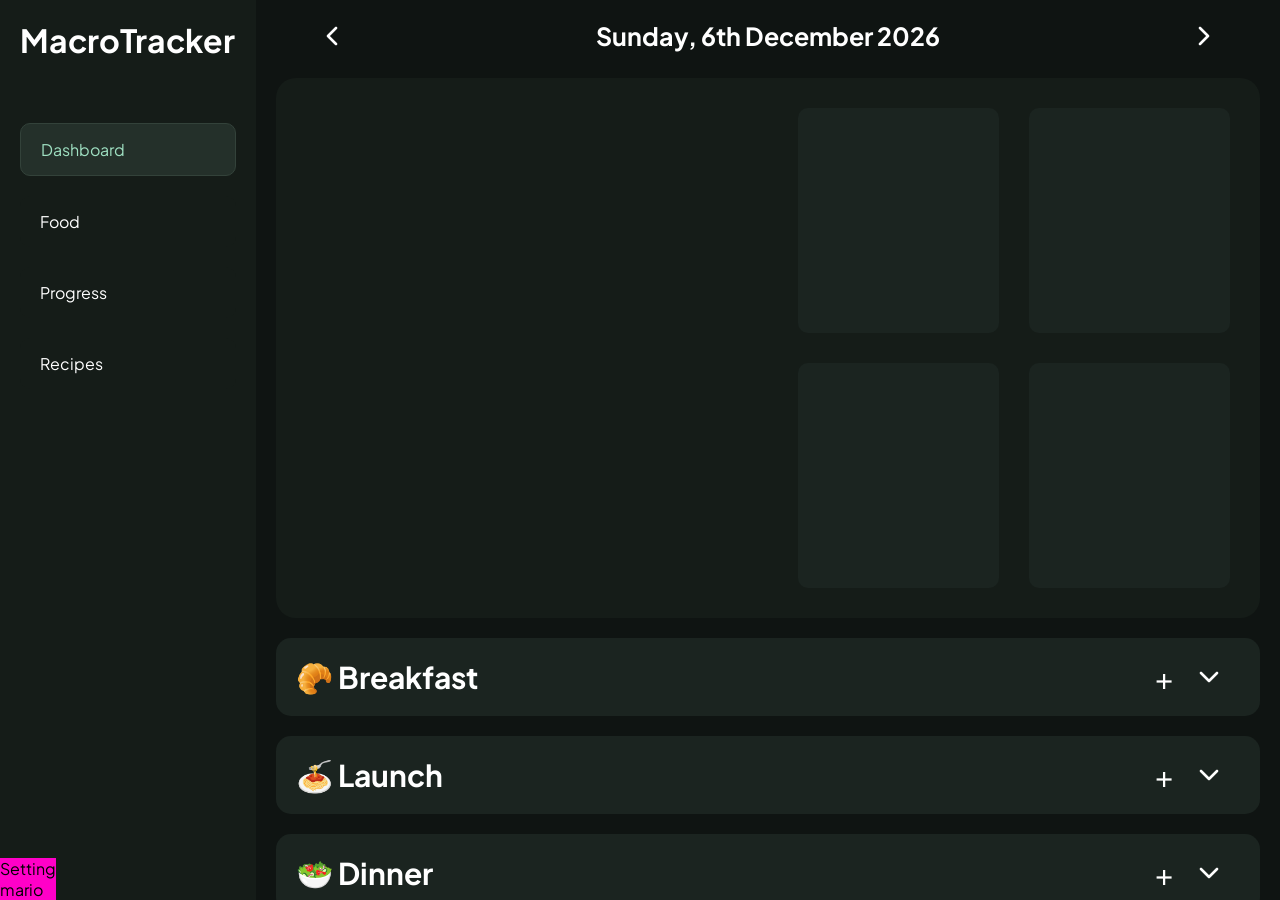
==== index.html @ e64a7430 "first commit" ====
<!DOCTYPE html>
<html lang="en">

<head>
    <meta charset="UTF-8">
    <meta name="viewport" content="width=device-width, initial-scale=1.0">
    <title>MacroTracker</title>
    <link rel="shortcut icon" href="assets/icon/macro.ico" type="image/x-icon">
    <link rel="stylesheet" href="css/modal.css">
    <link rel="stylesheet" href="css/style.css">


</head>

<body>
    <aside>
        <div class="sidebar__logo">MacroTracker</div>
        <div class="sidebar__option">
            <div class="sidebar__option_div_active">Dashboard</div>
            <div>Food</div>
            <div>Progress</div>
            <div>Recipes</div>
        </div>
        <div class="sidebar__bottom">
            <div class="sidebar__setting">Setting</div>
            <div class="sidebar__utente">mario</div>
        </div>
    </aside>
    <main>
        <div id="modal_add" class="modal" hidden>
            <div class="modal__overlay"></div>

            <div class="modal__box">

                <div class="modal__header">
                    <h2 class="modal__title">Add to the diary</h2>
                    <button class="modal__close" id="btn-chiudi-modal" aria-label="Chiudi modal">
                        <svg width="18" height="18" viewBox="0 0 18 18" fill="none" aria-hidden="true">
                            <path d="M2 2l14 14M16 2L2 16" stroke="currentColor" stroke-width="1.5"
                                stroke-linecap="round" />
                        </svg>
                    </button>
                </div>

                <div class="modal__body">
                    <div class="field">
                        <label for="campo-alimento" class="field__label">Food</label>
                        <select id="campo-alimento" name="ID_Alimento" class="field__select">
                            <option value="">Select a food...</option>
                        </select>
                    </div>

                    <div class="field-row">
                        <div class="field">
                            <label for="campo-peso" class="field__label">Weight (p)</label>
                            <input type="number" id="campo-peso" name="Peso_grammi" class="field__input"
                                placeholder="100" min="1" max="2000" value="100" />
                        </div>
                        <div class="field">
                            <label for="campo-data" class="field__label">Date</label>
                            <input type="date" id="campo-data" name="Data" class="field__input" />
                        </div>
                    </div>

                    <div class="macro-preview" id="macro-preview" aria-live="polite">
                        <div class="macro-item">
                            <span class="macro-item__label">Calories</span>
                            <span class="macro-item__value" id="m-kcal">—</span>
                        </div>
                        <div class="macro-item">
                            <span class="macro-item__label">Carbs</span>
                            <span class="macro-item__value" id="m-carb">—</span>
                        </div>
                        <div class="macro-item">
                            <span class="macro-item__label">Proteins</span>
                            <span class="macro-item__value" id="m-prot">—</span>
                        </div>
                        <div class="macro-item">
                            <span class="macro-item__label">Fats</span>
                            <span class="macro-item__value" id="m-gras">—</span>
                        </div>
                    </div>

                    <div class="field">
                        <label class="field__label">Meal</label>
                        <div class="pasto-grid" role="group" aria-label="Seleziona pasto">
                            <button type="button" class="pasto-btn" data-pasto="Breakfast">Breakfast</button>
                            <button type="button" class="pasto-btn" data-pasto="Lunch">Lunch</button>
                            <button type="button" class="pasto-btn" data-pasto="Dinner">Dinner</button>
                            <button type="button" class="pasto-btn" data-pasto="Snack">Snack</button>
                        </div>
                        <!-- campo nascosto che viene passato al form -->
                        <input type="hidden" id="campo-pasto" name="Pasto" value="Colazione" />
                    </div>

                </div>

                <div class="modal__footer">
                    <button type="button" class="btn btn--secondary" id="btn-annulla-modal">Cancel</button>
                    <button type="button" class="btn btn--primary" id="btn-submit-modal">
                        <svg width="15" height="15" viewBox="0 0 15 15" fill="none" aria-hidden="true">
                            <path d="M7.5 1v13M1 7.5h13" stroke="currentColor" stroke-width="1.5"
                                stroke-linecap="round" />
                        </svg>
                        Add
                    </button>
                </div>

            </div>
        </div>


        <div class="calendar">
            <span class="calendare_btn1" data-day-value="-1">
                <img src="assets/icon/bottom_arrow.png" alt="" style="transform: rotate(90deg); cursor: pointer;">
            </span>
            <span class="calendar__selectedDate"></span>
            <span class="calendare_btn1" data-day-value="1">
                <img src="assets/icon/bottom_arrow.png" alt="" style="transform: rotate(-90deg); cursor: pointer;">
            </span>
        </div>
        <div class="dashboard">
            <div class="dashboard__cake">
                <!-- <img src="cake.png" alt="" style="height: 400px;"> -->
            </div>
            <div class="dashboard__macros">
                <div class="dashboard__macro" id="dashboard__macro-Cal"></div>
                <div class="dashboard__macro" id="dashboard__macro-Car"></div>
                <div class="dashboard__macro" id="dashboard__macro-Pro"></div>
                <div class="dashboard__macro" id="dashboard__macro-Fat"></div>
            </div>
        </div>
        <div class="diary">
            <div class="diary__meal" id="diary__meal_Breakfast">
                <div class="diary__meal_header">
                    <h3>🥐 Breakfast</h3>
                    <div class="diary__meal_header_buttons">
                        <span class="openModal" id="openModal-breakfast">+</span>
                        <div>
                            <img src="assets/icon/bottom_arrow.png" class="diary__section_content_open" meal="Breakfast" alt="">
                        </div>
                    </div>
                </div>
                <div class="diary__section_content" id="diary__section_content_Breakfast"></div>
            </div>
            <div class="diary__meal" id="diary__meal_Lunch">
                <div class="diary__meal_header">
                    <h3>🍝 Launch</h3>
                    <div class="diary__meal_header_buttons">
                        <span class="openModal">+</span>
                        <div>
                            <img src="assets/icon/bottom_arrow.png" class="diary__section_content_open" alt="">
                        </div>
                    </div>
                </div>
                <div class="diary__section_content" id="diary__section_content_Lunch"></div>
            </div>
            <div class="diary__meal" id="diary__meal_Dinner">
                <div class="diary__meal_header">
                    <h3>🥗 Dinner</h3>
                    <div class="diary__meal_header_buttons">
                        <span class="openModal">+</span>
                        <div>
                            <img src="assets/icon/bottom_arrow.png" class="diary__section_content_open" alt="">
                        </div>
                    </div>
                </div>
                <div class="diary__section_content" id="diary__section_content_Dinner"></div>
            </div>
            <div class="diary__meal" id="diary__meal_Snack">
                <div class="diary__meal_header">
                    <h3>🍫 Snack</h3>
                    <div class="diary__meal_header_buttons">
                        <span class="openModal">+</span>
                        <div>
                            <img src="assets/icon/bottom_arrow.png" class="diary__section_content_open" alt="">
                        </div>
                    </div>
                </div>
                <div class="diary__section_content" id="diary__section_content_Snack"></div>
            </div>
        </div>
    </main>

    <script src="js/main.js" type="module"></script>
</body>

</html>
---- css/modal.css ----
.modal {
  position: fixed;
  inset: 0;
  z-index: 100;
  display: flex;
  align-items: center;
  justify-content: center;
}

.modal[hidden] {
  display: none;
}

.modal__overlay {
  position: absolute;
  inset: 0;
  background: rgba(0, 0, 0, 0.6);
}


.modal__box {
  position: relative;
  z-index: 1;
  background: var(--bg-card);
  border: 1px solid var(--border-light);
  border-radius: var(--radius-md);
  width: 100%;
  max-width: 480px;
  max-height: 90vh;
  overflow-y: auto;
  box-shadow: var(--shadow-md);
  animation: modal-in 0.18s ease;
}

@keyframes modal-in {
  from { opacity: 0; transform: translateY(10px); }
  to   { opacity: 1; transform: translateY(0); }
}


.modal__header {
  display: flex;
  align-items: center;
  justify-content: space-between;
  padding: 1.25rem 1.5rem 1rem;
  border-bottom: 1px solid var(--border-light);
}

.modal__title {
  font-size: 15px;
  font-weight: 500;
  color: var(--text-primary);
  margin: 0;
}

.modal__close {
  display: flex;
  align-items: center;
  justify-content: center;
  width: 30px;
  height: 30px;
  background: none;
  border: none;
  border-radius: var(--radius-sm);
  color: var(--text-muted);
  cursor: pointer;
  transition: background 0.12s, color 0.12s;
}

.modal__close:hover {
  background: var(--bg-hover);
  color: var(--text-primary);
}


.modal__body {
  padding: 1.25rem 1.5rem;
  display: flex;
  flex-direction: column;
  gap: 16px;
}


.field {
  display: flex;
  flex-direction: column;
  gap: 6px;
}

.field__label {
  font-size: 12px;
  font-weight: 500;
  color: var(--text-muted);
  text-transform: uppercase;
  letter-spacing: 0.04em;
}

.field__input,
.field__select {
  width: 100%;
  height: 42px;
  padding: 0 14px;
  font-size: 14px;
  font-family: inherit;
  color: var(--text-primary);
  background: var(--bg-main);
  border: 1px solid var(--border-medium);
  border-radius: var(--radius-sm);
  outline: none;
  transition: border-color 0.15s, box-shadow 0.15s;
  appearance: none;
  -webkit-appearance: none;
}

.field__select {
  background-image: url("data:image/svg+xml,%3Csvg width='12' height='8' viewBox='0 0 12 8' fill='none' xmlns='http://www.w3.org/2000/svg'%3E%3Cpath d='M1 1l5 5 5-5' stroke='%237E8E86' stroke-width='1.5' stroke-linecap='round' stroke-linejoin='round'/%3E%3C/svg%3E");
  background-repeat: no-repeat;
  background-position: right 14px center;
  background-color: var(--bg-main);
  padding-right: 36px;
}

.field__input:focus,
.field__select:focus {
  border-color: var(--color-primary-dark);
  box-shadow: 0 0 0 3px rgba(124, 198, 166, 0.12);
}

.field__input::placeholder {
  color: var(--text-muted);
}

.field__input[type="date"]::-webkit-calendar-picker-indicator {
  filter: invert(0.6);
  cursor: pointer;
}

.field-row {
  display: grid;
  grid-template-columns: 1fr 1fr;
  gap: 12px;
}


.macro-preview {
  display: grid;
  grid-template-columns: repeat(4, 1fr);
  gap: 8px;
  background: var(--bg-main);
  border: 1px solid var(--border-light);
  border-radius: var(--radius-sm);
  padding: 12px 14px;
}

.macro-item {
  display: flex;
  flex-direction: column;
  gap: 4px;
}

.macro-item__label {
  font-size: 11px;
  color: var(--text-muted);
  text-transform: uppercase;
  letter-spacing: 0.04em;
}

.macro-item__value {
  font-size: 14px;
  font-weight: 500;
}

#m-kcal { color: var(--macro-calories); }
#m-carb { color: var(--macro-carbs); }
#m-prot { color: var(--macro-protein); }
#m-gras { color: var(--macro-fats); }


.pasto-grid {
  display: grid;
  grid-template-columns: repeat(4, 1fr);
  gap: 8px;
}

.pasto-btn {
  padding: 9px 4px;
  font-size: 13px;
  font-family: inherit;
  border-radius: var(--radius-sm);
  background: var(--bg-main);
  border: 1px solid var(--border-light);
  color: var(--text-muted);
  cursor: pointer;
  text-align: center;
  transition: border-color 0.12s, background 0.12s, color 0.12s;
}

.pasto-btn:hover {
  background: var(--bg-hover);
  border-color: var(--border-medium);
  color: var(--text-secondary);
}

.pasto-btn--active[data-pasto="Breakfast"] {
  background: rgba(233, 196, 106, 0.12);
  border-color: var(--meal-breakfast);
  color: var(--meal-breakfast);
  font-weight: 500;
}

.pasto-btn--active[data-pasto="Lunch"] {
  background: rgba(132, 199, 165, 0.12);
  border-color: var(--meal-lunch);
  color: var(--meal-lunch);
  font-weight: 500;
}

.pasto-btn--active[data-pasto="Dinner"] {
  background: rgba(126, 163, 242, 0.12);
  border-color: var(--meal-dinner);
  color: var(--meal-dinner);
  font-weight: 500;
}

.pasto-btn--active[data-pasto="Snack"] {
  background: rgba(244, 177, 131, 0.12);
  border-color: var(--meal-snack);
  color: var(--meal-snack);
  font-weight: 500;
}


.modal__footer {
  display: flex;
  justify-content: flex-end;
  gap: 10px;
  padding: 1rem 1.5rem;
  border-top: 1px solid var(--border-light);
}


.btn {
  display: inline-flex;
  align-items: center;
  gap: 6px;
  height: 38px;
  padding: 0 18px;
  font-size: 14px;
  font-family: inherit;
  border-radius: var(--radius-sm);
  cursor: pointer;
  transition: opacity 0.12s, background 0.12s, transform 0.1s;
}

.btn:active { transform: scale(0.98); }

.btn--secondary {
  background: none;
  border: 1px solid var(--border-medium);
  color: var(--text-secondary);
}

.btn--secondary:hover {
  background: var(--bg-hover);
  color: var(--text-primary);
}

.btn--primary {
  background: var(--color-primary);
  border: none;
  color: var(--text-dark);
  font-weight: 500;
}

.btn--primary:hover {
  background: var(--color-primary-light);
}
---- css/style.css ----
@import url('https://fonts.googleapis.com/css2?family=Plus+Jakarta+Sans:wght@400;500;600;700;800&display=swap');

:root {
    /* Backgrounds */
    --bg-main: #0F1412;
    --bg-sidebar: #151C18;
    --bg-card: #1B2420;
    --bg-hover: #24302A;
    --bg-active: #2E4A3E;

    /* Brand */
    --color-primary: #7CC6A6;
    --color-primary-light: #9FE0C2;
    --color-primary-dark: #4F8A6D;

    /* Borders */
    --border-light: #26332D;
    --border-medium: #33423A;

    /* Text */
    --text-primary: #F4F8F5;
    --text-secondary: #B4C1BA;
    --text-muted: #7E8E86;
    --text-dark: #0F1412;

    /* Macro colors */
    --macro-protein: #7CC6A6;
    --macro-carbs: #F2C879;
    --macro-fats: #E89B8C;
    --macro-calories: #8FA8FF;

    /* Meal category accents */
    --meal-breakfast: #E9C46A;
    --meal-lunch: #84C7A5;
    --meal-dinner: #7EA3F2;
    --meal-snack: #F4B183;

    /* States */
    --success: #7CCF92;
    --warning: #F2C879;
    --error: #E67E73;
    --info: #8FA8FF;

    /* Shadows */
    --shadow-sm: 0 4px 10px rgba(0, 0, 0, 0.18);
    --shadow-md: 0 10px 24px rgba(0, 0, 0, 0.28);

    /* Radius */
    --radius-sm: 12px;
    --radius-md: 18px;
    --radius-lg: 24px;
}

*,
*::before,
*::after {
    box-sizing: border-box;
    margin: 0;
    padding: 0;
    font-family: 'Plus Jakarta Sans', sans-serif;
}

body {
    display: flex;
    flex-direction: row;
    height: 100vh;
    overflow: hidden;
    background-color: var(--bg-main);
}

aside {
    background-color: var(--bg-sidebar);
    height: 100vh;
    padding: 20px;
    width: 20vw;
    flex-shrink: 0;
}

.sidebar__logo {
    font-size: 2rem;
    font-weight: 700;
    color: white;
    margin-bottom: 7vh;
}

.sidebar__option {
    display: flex;
    flex-direction: column;
    gap: 20px;
}

.sidebar__option div {
    background-color: var(--bg-sidebar);
    color: white;
    cursor: pointer;
    padding: 15px 20px;
    transition: background-color .3s ease;
    border-radius: 10px;
}

.sidebar__option div:hover {
    color: var(--color-primary-light);
    border: solid 1px var(--border-medium);
}

.sidebar__option_div_active {
    background-color: var(--bg-hover) !important;
    color: var(--color-primary-light) !important;
    border: solid 1px var(--border-medium);
}

.sidebar__bottom {
    background-color: rgb(255, 0, 200);
    position: absolute;
    bottom: 0;
    left: 0;
}

main {
    flex: 1;
    display: flex;
    flex-direction: column;
    overflow-y: auto;
    padding: 20px;
}


.calendar {
    height: 5vh;
    display: flex;
    justify-content: space-between;
    padding: 0px 40px;
    margin: 0px 0px 20px 0px;
}

.calendar span {
    font-size: 25px;
    color: white;
    font-weight: 700;
}

.dashboard {
    background-color: var(--bg-sidebar);
    min-height: 60vh;
    display: grid;
    grid-template-columns: 1fr 1fr;
    border-radius: 20px;
}

.dashboard__cake {
    display: flex;
    align-items: center;
    justify-content: center;
}

.dashboard__macros {
    display: grid;
    grid-template-columns: 1fr 1fr;
    gap: 30px;
    padding: 30px;
}

.dashboard__macro {
    background-color: var(--bg-card);
    border-radius: 10px;
    padding: 20px;
    color: white;
    display: flex;
    flex-direction: column;
    align-items: center;
    transition: background-color .3s ease;
}

.dashboard__macro h3 {
    font-size: 2em;
    font-weight: 700;
    position: relative;
}

.dashboard__macro div {
    height: 100%;
    display: flex;
    align-items: center;
}

.dashboard__macro div p {
    font-size: 3vw;
    white-space: nowrap;
    font-weight: 700;
    text-align: center;
}

@keyframes flash {
    0%   { opacity: 0; transform: translateY(-4px); }
    100% { opacity: 1; transform: translateY(0); }
}

.dashboard__macro p.updated {
    animation: flash 1s ease;
}

#dashboard__macro-Cal h3 {
    color: var(--macro-calories);
}

#dashboard__macro-Car h3 {
    color: var(--macro-carbs);
}

#dashboard__macro-Pro h3 {
    color: var(--macro-protein);
}

#dashboard__macro-Fat h3 {
    color: var(--macro-fats);
}

#dashboard__macro-Cal:hover {
    background-color: rgba(143, 168, 255, 0.34);
}

#dashboard__macro-Car:hover {
    background-color: rgba(242, 200, 121, 0.34);
}

#dashboard__macro-Pro:hover {
    background-color: rgba(124, 198, 166, 0.34);
    ;
}

#dashboard__macro-Fat:hover {
    background-color: #e89b8c56;
}


/* =================
Diario
================= */

.diary {
    padding: 20px 0px;
    display: flex;
    flex-direction: column;
    gap: 20px;
}

.diary__meal {
    display: flex;
    width: 100%;
    background-color: red;
    flex-direction: column;
    padding: 20px 20px;
    background-color: var(--bg-card);
    border-radius: 15px;
}

.diary__meal_header {
    display: flex;
    position: relative;
    width: 100%;
    /* margin: 0px 0px 15px 0px; */
}

.diary__meal_header h3 {
    color: white;
    font-size: 30px;
}

.diary__meal_header_buttons {
    position: absolute;
    right: 15px;
    display: flex;
    flex-direction: row;
    gap: 20px;
}

.diary__meal_header_buttons span {
    color: white;
    font-size: 30px;
    cursor: pointer;
}

.diary__meal_header_buttons div {
    color: white;
    font-size: 25px;
    cursor: pointer;
    display: flex;
    align-items: center;
    justify-content: center;
}

.diary__section_content {
    width: 100%;
    display: flex;
    flex-direction: column;
    gap: 20px;
    max-height: 0px;
    overflow: hidden;
    transition: all 0.4s ease;
}

.diary__section_content_open {
    transition: all .3s ease;
}

.diary__section_element {
    display: grid;
    grid-template-columns: 1fr 1fr 1fr 1fr;
    justify-items: center;
    align-items: center;
    border: 1px solid var(--border-light);
    padding: 10px 15px;
    border-radius: 10px;
    transition: all .3s ease;
}

.diary__section_element:hover {
    background-color: var(--bg-hover);
}

.diary__section_element span {
    color: white;
    font-size: 20px;
}

.diary__section_element_options {
    display: flex;
    gap: 5vw;
    padding: 5px;
}

.diary__section_element_options img {
    height: 25px;
    cursor: pointer;
}
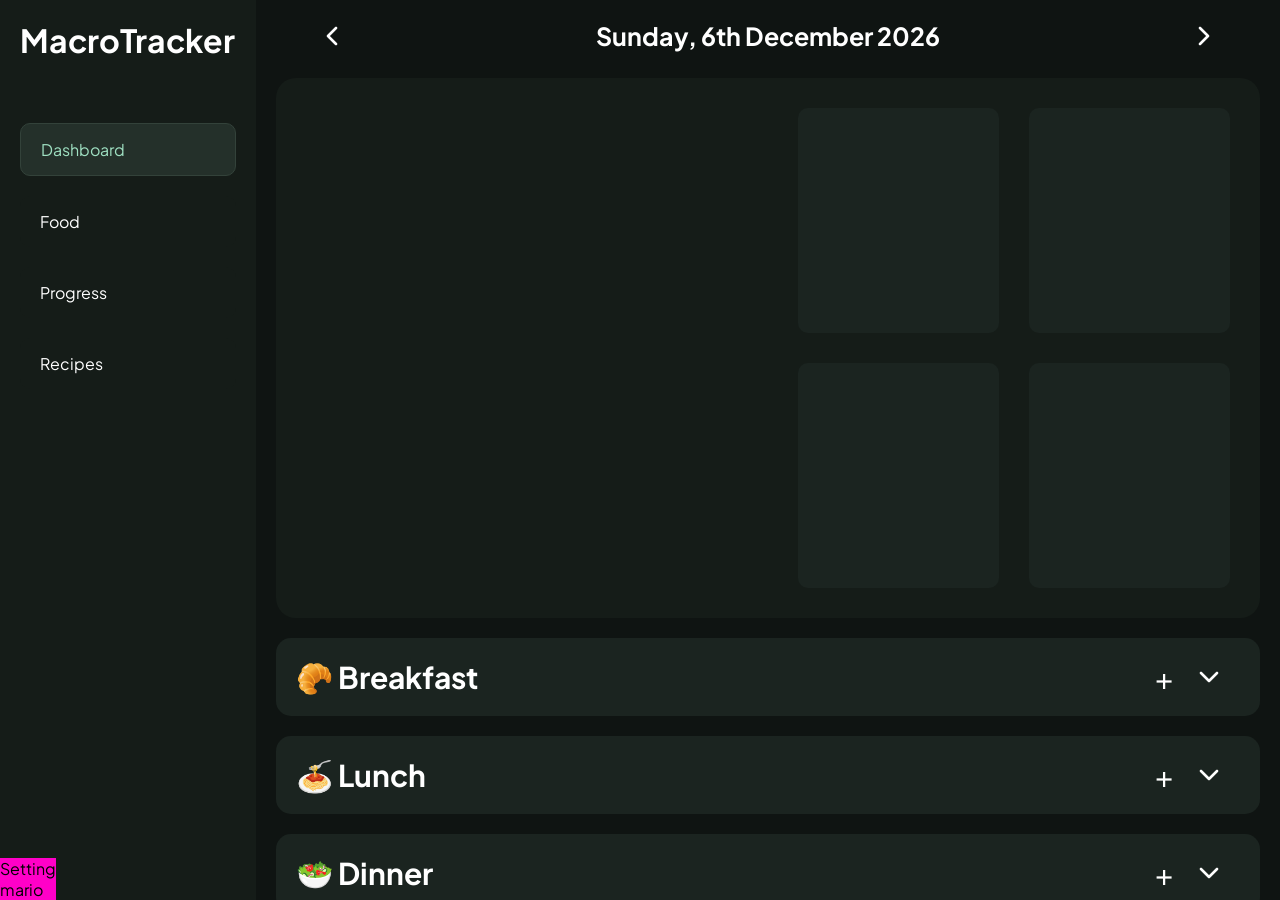
==== commit 932bd9c1: "modal di modifica" ====
--- a/index.html
+++ b/index.html
@@ -8,8 +8,6 @@
     <link rel="shortcut icon" href="assets/icon/macro.ico" type="image/x-icon">
     <link rel="stylesheet" href="css/modal.css">
     <link rel="stylesheet" href="css/style.css">
-
-
 </head>
 
 <body>
@@ -52,7 +50,7 @@
 
                     <div class="field-row">
                         <div class="field">
-                            <label for="campo-peso" class="field__label">Weight (p)</label>
+                            <label for="campo-peso" class="field__label">Weight (g)</label>
                             <input type="number" id="campo-peso" name="Peso_grammi" class="field__input"
                                 placeholder="100" min="1" max="2000" value="100" />
                         </div>
@@ -135,9 +133,10 @@
                 <div class="diary__meal_header">
                     <h3>🥐 Breakfast</h3>
                     <div class="diary__meal_header_buttons">
-                        <span class="openModal" id="openModal-breakfast">+</span>
+                        <span class="openModal" data-add-btn="breakfast">+</span>
                         <div>
-                            <img src="assets/icon/bottom_arrow.png" class="diary__section_content_open" meal="Breakfast" alt="">
+                            <img src="assets/icon/bottom_arrow.png" class="diary__section_content_open" meal="Breakfast"
+                                alt="">
                         </div>
                     </div>
                 </div>
@@ -145,9 +144,9 @@
             </div>
             <div class="diary__meal" id="diary__meal_Lunch">
                 <div class="diary__meal_header">
-                    <h3>🍝 Launch</h3>
+                    <h3>🍝 Lunch</h3>
                     <div class="diary__meal_header_buttons">
-                        <span class="openModal">+</span>
+                        <span class="openModal" data-add-btn="lunch">+</span>
                         <div>
                             <img src="assets/icon/bottom_arrow.png" class="diary__section_content_open" alt="">
                         </div>
@@ -159,7 +158,7 @@
                 <div class="diary__meal_header">
                     <h3>🥗 Dinner</h3>
                     <div class="diary__meal_header_buttons">
-                        <span class="openModal">+</span>
+                        <span class="openModal" data-add-btn="dinner">+</span>
                         <div>
                             <img src="assets/icon/bottom_arrow.png" class="diary__section_content_open" alt="">
                         </div>
@@ -171,7 +170,7 @@
                 <div class="diary__meal_header">
                     <h3>🍫 Snack</h3>
                     <div class="diary__meal_header_buttons">
-                        <span class="openModal">+</span>
+                        <span class="openModal" data-add-btn="snack">+</span>
                         <div>
                             <img src="assets/icon/bottom_arrow.png" class="diary__section_content_open" alt="">
                         </div>
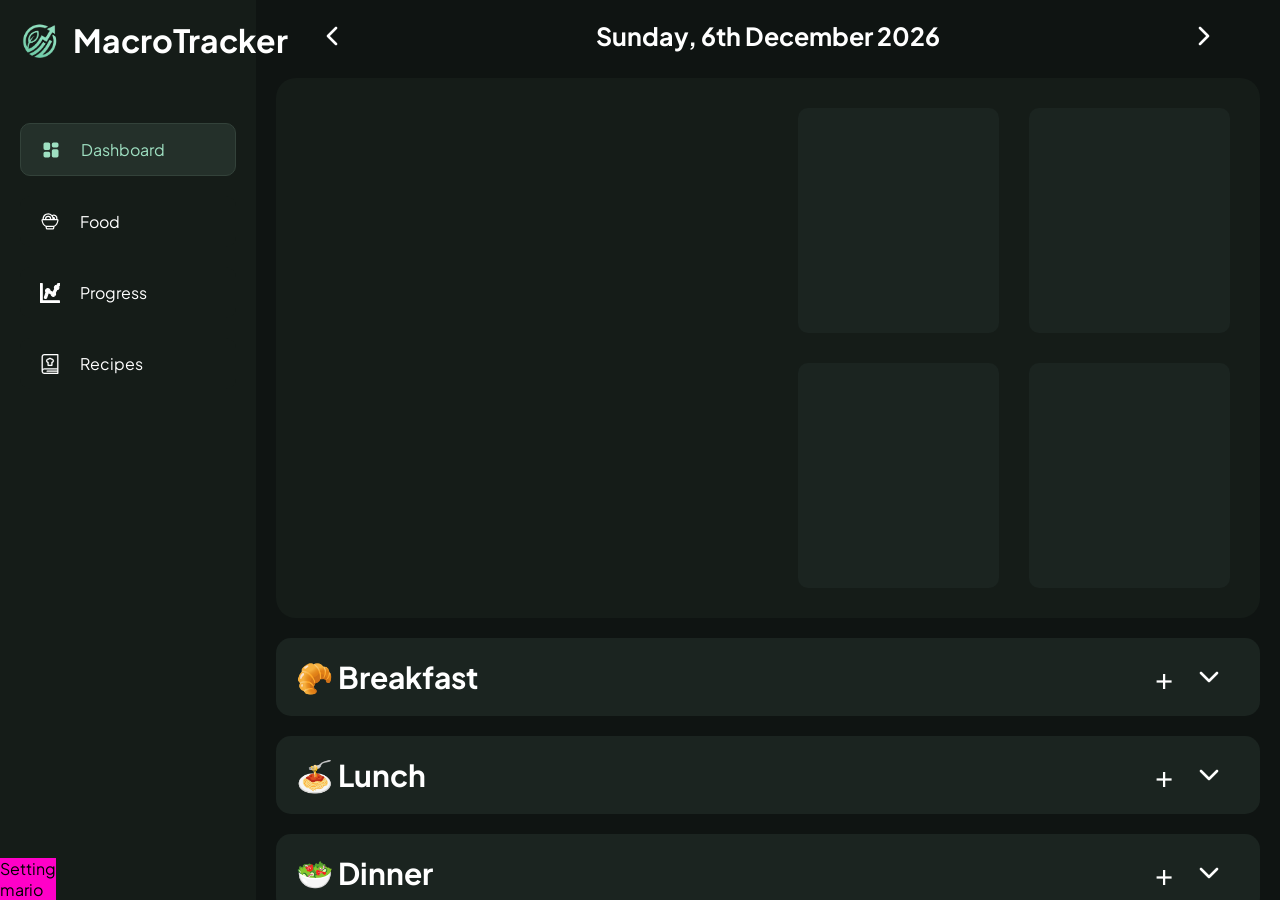
==== commit 21387b0d: "aggiunte icone" ====
--- a/index.html
+++ b/index.html
@@ -12,12 +12,57 @@
 
 <body>
     <aside>
-        <div class="sidebar__logo">MacroTracker</div>
+        <div class="sidebar__logo">
+            <img src="assets/icon/macro.png" alt="">
+            <span>MacroTracker</span>
+        </div>
         <div class="sidebar__option">
-            <div class="sidebar__option_div_active">Dashboard</div>
-            <div>Food</div>
-            <div>Progress</div>
-            <div>Recipes</div>
+            <div class="sidebar__option_div_active">
+                <svg class="sidebar__icon" viewBox="0 0 24 24" xmlns="http://www.w3.org/2000/svg" fill="none">
+                    <path stroke="#ffffff" stroke-width="2"
+                        d="M4 5a1 1 0 0 1 1-1h4a1 1 0 0 1 1 1v5a1 1 0 0 1-1 1H5a1 1 0 0 1-1-1V5ZM14 5a1 1 0 0 1 1-1h4a1 1 0 0 1 1 1v2a1 1 0 0 1-1 1h-4a1 1 0 0 1-1-1V5ZM4 16a1 1 0 0 1 1-1h4a1 1 0 0 1 1 1v3a1 1 0 0 1-1 1H5a1 1 0 0 1-1-1v-3ZM14 13a1 1 0 0 1 1-1h4a1 1 0 0 1 1 1v6a1 1 0 0 1-1 1h-4a1 1 0 0 1-1-1v-6Z" />
+                </svg>
+                <span>Dashboard</span>
+            </div>
+            <div>
+                <svg class="sidebar__icon" width="800px" height="800px" viewBox="0 0 1024 1024"
+                    xmlns="http://www.w3.org/2000/svg">
+                    <path fill="#ffffff"
+                        d="M128 352.576V352a288 288 0 0 1 491.072-204.224 192 192 0 0 1 274.24 204.48 64 64 0 0 1 57.216 74.24C921.6 600.512 850.048 710.656 736 756.992V800a96 96 0 0 1-96 96H384a96 96 0 0 1-96-96v-43.008c-114.048-46.336-185.6-156.48-214.528-330.496A64 64 0 0 1 128 352.64zm64-.576h64a160 160 0 0 1 320 0h64a224 224 0 0 0-448 0zm128 0h192a96 96 0 0 0-192 0zm439.424 0h68.544A128.256 128.256 0 0 0 704 192c-15.36 0-29.952 2.688-43.52 7.616 11.328 18.176 20.672 37.76 27.84 58.304A64.128 64.128 0 0 1 759.424 352zM672 768H352v32a32 32 0 0 0 32 32h256a32 32 0 0 0 32-32v-32zm-342.528-64h365.056c101.504-32.64 165.76-124.928 192.896-288H136.576c27.136 163.072 91.392 255.36 192.896 288z" />
+                </svg>
+                <span>Food</span>
+            </div>
+            <div>
+                <svg class="sidebar__icon sidebar__icon--fill-g" viewBox="0 0 18 18" xmlns="http://www.w3.org/2000/svg">
+                    <g fill="#494c4e" fill-rule="evenodd">
+                        <path d="M18 17a1 1 0 0 1-1 1H1a1 1 0 0 1-1-1V1a1 1 0 1 1 2 0v15h15a1 1 0 0 1 1 1z" />
+                        <path
+                            d="M17.83 1.55l-1.04 1.56c.14.275.213.58.21.89a2 2 0 0 1-1.88 1.99l-1.45 2.9A2 2 0 1 1 10 10v-.03L7.97 8.75c-.177.1-.37.172-.57.21l-1.45 4.36A1 1 0 0 1 5 14a1.251 1.251 0 0 1-.32-.05 1.011 1.011 0 0 1-.63-1.27L5.5 8.32A2 2 0 1 1 9 7v.03l2.03 1.22c.26-.147.552-.23.85-.24l1.45-2.9A2.007 2.007 0 0 1 15 2a.569.569 0 0 1 .13.01L16.17.45a1 1 0 0 1 1.66 1.1z" />
+                    </g>
+                </svg>
+                <span>Progress</span>
+            </div>
+            <div>
+                <svg class="sidebar__icon sidebar__icon--fill-g" viewBox="0 0 196.979 196.979"
+                    xmlns="http://www.w3.org/2000/svg">
+                    <g>
+                        <path d="M43.48,0C28.1,0.003,15.588,12.517,15.588,27.896v141.188c0,15.38,12.512,27.894,27.893,27.896h131.66
+            c3.452,0,6.25-2.798,6.25-6.25v-21.646v-21.646V49.542V6.25c0-3.452-2.798-6.25-6.25-6.25H43.48z M43.481,12.5h125.41v37.042
+            v91.645H43.48c-5.687,0.001-10.978,1.716-15.392,4.649V27.896C28.088,19.408,34.994,12.501,43.481,12.5z M168.891,184.479H43.482
+            c-8.488-0.001-15.394-6.908-15.394-15.396c0-8.488,6.905-15.395,15.393-15.396h125.41v9.146h-98.41c-3.452,0-6.25,2.798-6.25,6.25
+            c0,3.452,2.798,6.25,6.25,6.25h98.41V184.479z" />
+                        <path d="M73.496,87.7v23.664c0,3.452,2.798,6.25,6.25,6.25h37.486c3.452,0,6.25-2.798,6.25-6.25V87.701
+            c8.258-3.315,13.982-11.413,13.982-20.669c0-11.935-9.437-21.706-21.24-22.244c-4.161-5.506-10.644-8.791-17.734-8.791
+            c-7.093,0-13.575,3.285-17.735,8.791c-11.804,0.538-21.241,10.31-21.241,22.244C59.514,76.289,65.239,84.386,73.496,87.7z
+             M81.782,57.265c0.473,0,0.954,0.035,1.433,0.105c2.686,0.397,5.313-0.986,6.512-3.418c1.661-3.364,5.02-5.455,8.765-5.455
+            c3.744,0,7.103,2.091,8.766,5.457c1.2,2.432,3.839,3.811,6.513,3.416c0.476-0.07,0.956-0.105,1.429-0.105
+            c5.386,0,9.768,4.382,9.768,9.768c0,4.905-3.663,9.069-8.52,9.685c-3.122,0.396-5.463,3.053-5.463,6.2v22.196H85.996V83.331
+            c0-0.007,0.001-0.015,0.001-0.021c0.207-3.293-2.182-6.18-5.455-6.593c-4.862-0.613-8.528-4.776-8.528-9.685
+            C72.014,61.646,76.396,57.265,81.782,57.265z" />
+                    </g>
+                </svg>
+                <span>Recipes</span>
+            </div>
         </div>
         <div class="sidebar__bottom">
             <div class="sidebar__setting">Setting</div>
--- a/css/style.css
+++ b/css/style.css
@@ -81,6 +81,15 @@
     font-weight: 700;
     color: white;
     margin-bottom: 7vh;
+    display: flex;
+    flex-direction: row;
+    align-items: center;
+    justify-content: left;
+    gap: 1vw;
+}
+
+.sidebar__logo img {
+    height: 40px;
 }
 
 .sidebar__option {
@@ -94,8 +103,13 @@
     color: white;
     cursor: pointer;
     padding: 15px 20px;
+    border-radius: 10px;
+    display: flex;
+    flex-direction: row;
+    align-items: center;
+    justify-content: left;
+    gap: 20px;
     transition: background-color .3s ease;
-    border-radius: 10px;
 }
 
 .sidebar__option div:hover {
@@ -107,6 +121,11 @@
     background-color: var(--bg-hover) !important;
     color: var(--color-primary-light) !important;
     border: solid 1px var(--border-medium);
+}
+
+.sidebar__option_div_active .sidebar__icon path {
+    stroke: #9FE0C2;
+    fill: #9FE0C2;
 }
 
 .sidebar__bottom {
@@ -115,6 +134,30 @@
     bottom: 0;
     left: 0;
 }
+
+.sidebar__icon {
+    width: 20px;
+    height: 20px;
+}
+
+.sidebar__icon path {
+    stroke: #ffffff;
+    fill: #ffffff;
+    transition: stroke 0.3s ease, fill 0.3s ease;
+}
+
+.sidebar__option div:hover .sidebar__icon path {
+    stroke: #9FE0C2;
+    fill: #9FE0C2;
+}
+
+/* .sidebar__icon--fill-g g {
+  fill: #ffffff;
+  transition: fill 0.3s ease;
+}
+.sidebar__icon--fill-g:hover g {
+  fill: #9FE0C2;
+} */
 
 main {
     flex: 1;
@@ -191,8 +234,15 @@
 }
 
 @keyframes flash {
-    0%   { opacity: 0; transform: translateY(-4px); }
-    100% { opacity: 1; transform: translateY(0); }
+    0% {
+        opacity: 0;
+        transform: translateY(-4px);
+    }
+
+    100% {
+        opacity: 1;
+        transform: translateY(0);
+    }
 }
 
 .dashboard__macro p.updated {
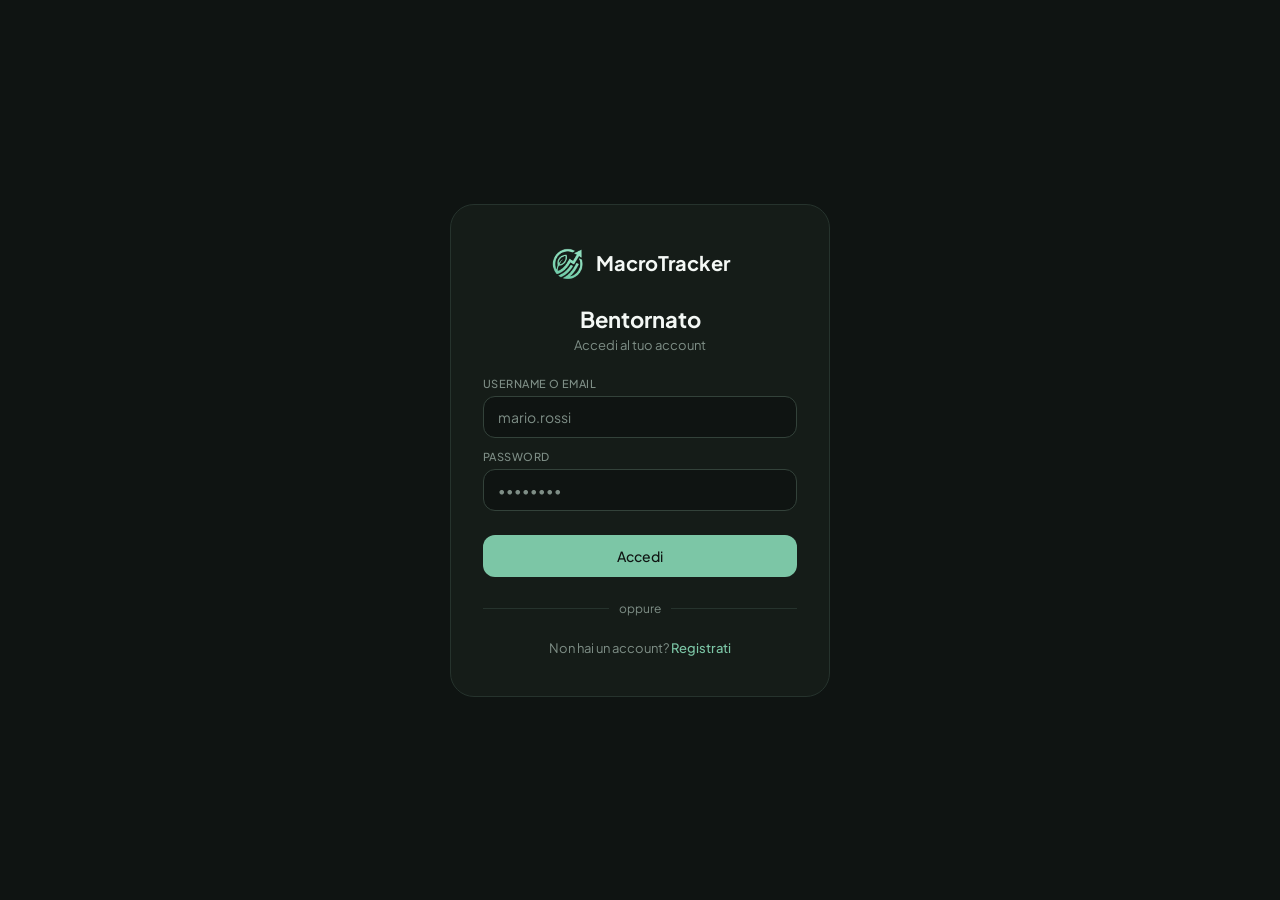
==== commit 1f620c37: "implementazione login" ====
--- a/index.html
+++ b/index.html
@@ -16,23 +16,23 @@
             <img src="assets/icon/macro.png" alt="">
             <span>MacroTracker</span>
         </div>
-        <div class="sidebar__option">
-            <div class="sidebar__option_div_active">
+        <div class="sidebar__options">
+            <div class="sidebar__option_div_active sidebar__option">
                 <svg class="sidebar__icon" viewBox="0 0 24 24" xmlns="http://www.w3.org/2000/svg" fill="none">
                     <path stroke="#ffffff" stroke-width="2"
                         d="M4 5a1 1 0 0 1 1-1h4a1 1 0 0 1 1 1v5a1 1 0 0 1-1 1H5a1 1 0 0 1-1-1V5ZM14 5a1 1 0 0 1 1-1h4a1 1 0 0 1 1 1v2a1 1 0 0 1-1 1h-4a1 1 0 0 1-1-1V5ZM4 16a1 1 0 0 1 1-1h4a1 1 0 0 1 1 1v3a1 1 0 0 1-1 1H5a1 1 0 0 1-1-1v-3ZM14 13a1 1 0 0 1 1-1h4a1 1 0 0 1 1 1v6a1 1 0 0 1-1 1h-4a1 1 0 0 1-1-1v-6Z" />
                 </svg>
                 <span>Dashboard</span>
             </div>
-            <div>
-                <svg class="sidebar__icon" width="800px" height="800px" viewBox="0 0 1024 1024"
+            <div class="sidebar__option">
+                <svg class="sidebar__icon sidebar__icon--fill" viewBox="0 0 1024 1024"
                     xmlns="http://www.w3.org/2000/svg">
                     <path fill="#ffffff"
                         d="M128 352.576V352a288 288 0 0 1 491.072-204.224 192 192 0 0 1 274.24 204.48 64 64 0 0 1 57.216 74.24C921.6 600.512 850.048 710.656 736 756.992V800a96 96 0 0 1-96 96H384a96 96 0 0 1-96-96v-43.008c-114.048-46.336-185.6-156.48-214.528-330.496A64 64 0 0 1 128 352.64zm64-.576h64a160 160 0 0 1 320 0h64a224 224 0 0 0-448 0zm128 0h192a96 96 0 0 0-192 0zm439.424 0h68.544A128.256 128.256 0 0 0 704 192c-15.36 0-29.952 2.688-43.52 7.616 11.328 18.176 20.672 37.76 27.84 58.304A64.128 64.128 0 0 1 759.424 352zM672 768H352v32a32 32 0 0 0 32 32h256a32 32 0 0 0 32-32v-32zm-342.528-64h365.056c101.504-32.64 165.76-124.928 192.896-288H136.576c27.136 163.072 91.392 255.36 192.896 288z" />
                 </svg>
                 <span>Food</span>
             </div>
-            <div>
+            <div class="sidebar__option">
                 <svg class="sidebar__icon sidebar__icon--fill-g" viewBox="0 0 18 18" xmlns="http://www.w3.org/2000/svg">
                     <g fill="#494c4e" fill-rule="evenodd">
                         <path d="M18 17a1 1 0 0 1-1 1H1a1 1 0 0 1-1-1V1a1 1 0 1 1 2 0v15h15a1 1 0 0 1 1 1z" />
@@ -42,7 +42,7 @@
                 </svg>
                 <span>Progress</span>
             </div>
-            <div>
+            <div class="sidebar__option">
                 <svg class="sidebar__icon sidebar__icon--fill-g" viewBox="0 0 196.979 196.979"
                     xmlns="http://www.w3.org/2000/svg">
                     <g>
@@ -65,8 +65,26 @@
             </div>
         </div>
         <div class="sidebar__bottom">
-            <div class="sidebar__setting">Setting</div>
-            <div class="sidebar__utente">mario</div>
+            <span class="sidebar__bottom_line"></span>
+            <a class="sidebar__utente sidebar__option" id="sidebar__utente" href="login.html">
+                <svg class="sidebar__icon sidebar__icon--stroke" viewBox="0 0 24 24" fill="none"
+                    xmlns="http://www.w3.org/2000/svg">
+                    <path
+                        d="M5 21C5 17.134 8.13401 14 12 14C15.866 14 19 17.134 19 21M16 7C16 9.20914 14.2091 11 12 11C9.79086 11 8 9.20914 8 7C8 4.79086 9.79086 3 12 3C14.2091 3 16 4.79086 16 7Z"
+                        stroke="#ffffff" stroke-width="2" stroke-linecap="round" stroke-linejoin="round" />
+                </svg>
+                <span>Accedi</span>
+            </a>
+            <div class="sidebar__setting sidebar__option">
+                <svg class="sidebar__icon sidebar__icon--stroke" viewBox="0 0 24 24" fill="none"
+                    xmlns="http://www.w3.org/2000/svg">
+                    <circle cx="12" cy="12" r="3" stroke="#ffffff" stroke-width="1.5" />
+                    <path
+                        d="M13.7654 2.15224C13.3978 2 12.9319 2 12 2C11.0681 2 10.6022 2 10.2346 2.15224C9.74457 2.35523 9.35522 2.74458 9.15223 3.23463C9.05957 3.45834 9.0233 3.7185 9.00911 4.09799C8.98826 4.65568 8.70226 5.17189 8.21894 5.45093C7.73564 5.72996 7.14559 5.71954 6.65219 5.45876C6.31645 5.2813 6.07301 5.18262 5.83294 5.15102C5.30704 5.08178 4.77518 5.22429 4.35436 5.5472C4.03874 5.78938 3.80577 6.1929 3.33983 6.99993C2.87389 7.80697 2.64092 8.21048 2.58899 8.60491C2.51976 9.1308 2.66227 9.66266 2.98518 10.0835C3.13256 10.2756 3.3397 10.437 3.66119 10.639C4.1338 10.936 4.43789 11.4419 4.43786 12C4.43783 12.5581 4.13375 13.0639 3.66118 13.3608C3.33965 13.5629 3.13248 13.7244 2.98508 13.9165C2.66217 14.3373 2.51966 14.8691 2.5889 15.395C2.64082 15.7894 2.87379 16.193 3.33973 17C3.80568 17.807 4.03865 18.2106 4.35426 18.4527C4.77508 18.7756 5.30694 18.9181 5.83284 18.8489C6.07289 18.8173 6.31632 18.7186 6.65204 18.5412C7.14547 18.2804 7.73556 18.27 8.2189 18.549C8.70224 18.8281 8.98826 19.3443 9.00911 19.9021C9.02331 20.2815 9.05957 20.5417 9.15223 20.7654C9.35522 21.2554 9.74457 21.6448 10.2346 21.8478C10.6022 22 11.0681 22 12 22C12.9319 22 13.3978 22 13.7654 21.8478C14.2554 21.6448 14.6448 21.2554 14.8477 20.7654C14.9404 20.5417 14.9767 20.2815 14.9909 19.902C15.0117 19.3443 15.2977 18.8281 15.781 18.549C16.2643 18.2699 16.8544 18.2804 17.3479 18.5412C17.6836 18.7186 17.927 18.8172 18.167 18.8488C18.6929 18.9181 19.2248 18.7756 19.6456 18.4527C19.9612 18.2105 20.1942 17.807 20.6601 16.9999C21.1261 16.1929 21.3591 15.7894 21.411 15.395C21.4802 14.8691 21.3377 14.3372 21.0148 13.9164C20.8674 13.7243 20.6602 13.5628 20.3387 13.3608C19.8662 13.0639 19.5621 12.558 19.5621 11.9999C19.5621 11.4418 19.8662 10.9361 20.3387 10.6392C20.6603 10.4371 20.8675 10.2757 21.0149 10.0835C21.3378 9.66273 21.4803 9.13087 21.4111 8.60497C21.3592 8.21055 21.1262 7.80703 20.6602 7C20.1943 6.19297 19.9613 5.78945 19.6457 5.54727C19.2249 5.22436 18.693 5.08185 18.1671 5.15109C17.9271 5.18269 17.6837 5.28136 17.3479 5.4588C16.8545 5.71959 16.2644 5.73002 15.7811 5.45096C15.2977 5.17191 15.0117 4.65566 14.9909 4.09794C14.9767 3.71848 14.9404 3.45833 14.8477 3.23463C14.6448 2.74458 14.2554 2.35523 13.7654 2.15224Z"
+                        stroke="#ffffff" stroke-width="1.5" />
+                </svg>
+                <span>Settings</span>
+            </div>
         </div>
     </aside>
     <main>
--- a/css/style.css
+++ b/css/style.css
@@ -1,51 +1,34 @@
 @import url('https://fonts.googleapis.com/css2?family=Plus+Jakarta+Sans:wght@400;500;600;700;800&display=swap');
 
 :root {
-    /* Backgrounds */
     --bg-main: #0F1412;
     --bg-sidebar: #151C18;
     --bg-card: #1B2420;
     --bg-hover: #24302A;
     --bg-active: #2E4A3E;
-
-    /* Brand */
     --color-primary: #7CC6A6;
     --color-primary-light: #9FE0C2;
     --color-primary-dark: #4F8A6D;
-
-    /* Borders */
     --border-light: #26332D;
     --border-medium: #33423A;
-
-    /* Text */
     --text-primary: #F4F8F5;
     --text-secondary: #B4C1BA;
     --text-muted: #7E8E86;
     --text-dark: #0F1412;
-
-    /* Macro colors */
     --macro-protein: #7CC6A6;
     --macro-carbs: #F2C879;
     --macro-fats: #E89B8C;
     --macro-calories: #8FA8FF;
-
-    /* Meal category accents */
     --meal-breakfast: #E9C46A;
     --meal-lunch: #84C7A5;
     --meal-dinner: #7EA3F2;
     --meal-snack: #F4B183;
-
-    /* States */
     --success: #7CCF92;
     --warning: #F2C879;
     --error: #E67E73;
     --info: #8FA8FF;
-
-    /* Shadows */
     --shadow-sm: 0 4px 10px rgba(0, 0, 0, 0.18);
     --shadow-md: 0 10px 24px rgba(0, 0, 0, 0.28);
-
-    /* Radius */
     --radius-sm: 12px;
     --radius-md: 18px;
     --radius-lg: 24px;
@@ -74,6 +57,7 @@
     padding: 20px;
     width: 20vw;
     flex-shrink: 0;
+    position: relative;
 }
 
 .sidebar__logo {
@@ -84,7 +68,7 @@
     display: flex;
     flex-direction: row;
     align-items: center;
-    justify-content: left;
+    justify-content: center;
     gap: 1vw;
 }
 
@@ -92,13 +76,13 @@
     height: 40px;
 }
 
+.sidebar__options {
+    display: flex;
+    flex-direction: column;
+    gap: 20px;
+}
+
 .sidebar__option {
-    display: flex;
-    flex-direction: column;
-    gap: 20px;
-}
-
-.sidebar__option div {
     background-color: var(--bg-sidebar);
     color: white;
     cursor: pointer;
@@ -109,10 +93,11 @@
     align-items: center;
     justify-content: left;
     gap: 20px;
+    text-decoration: none;
     transition: background-color .3s ease;
 }
 
-.sidebar__option div:hover {
+.sidebar__option:hover {
     color: var(--color-primary-light);
     border: solid 1px var(--border-medium);
 }
@@ -128,36 +113,59 @@
     fill: #9FE0C2;
 }
 
+.sidebar__icon {
+    width: 20px;
+    height: 20px;
+}
+
+/* === STROKE (dashboard, accedi, settings) === */
+.sidebar__icon--stroke path,
+.sidebar__icon--stroke circle {
+    stroke: #ffffff;
+    fill: none;
+    transition: stroke 0.3s ease;
+}
+
+.sidebar__option:hover .sidebar__icon--stroke path,
+.sidebar__option:hover .sidebar__icon--stroke circle {
+    stroke: #9FE0C2;
+}
+
+/* === FILL path (food) === */
+.sidebar__icon--fill path {
+    fill: #ffffff;
+    transition: fill 0.3s ease;
+}
+
+.sidebar__option:hover .sidebar__icon--fill path {
+    fill: #9FE0C2;
+}
+
+/* === FILL g (progress, recipes) === */
+.sidebar__icon--fill-g g {
+    fill: #ffffff;
+    transition: fill 0.3s ease;
+}
+
+.sidebar__option:hover .sidebar__icon--fill-g g {
+    fill: #9FE0C2;
+}
+
 .sidebar__bottom {
-    background-color: rgb(255, 0, 200);
     position: absolute;
     bottom: 0;
     left: 0;
-}
-
-.sidebar__icon {
-    width: 20px;
-    height: 20px;
-}
-
-.sidebar__icon path {
-    stroke: #ffffff;
-    fill: #ffffff;
-    transition: stroke 0.3s ease, fill 0.3s ease;
-}
-
-.sidebar__option div:hover .sidebar__icon path {
-    stroke: #9FE0C2;
-    fill: #9FE0C2;
-}
-
-/* .sidebar__icon--fill-g g {
-  fill: #ffffff;
-  transition: fill 0.3s ease;
-}
-.sidebar__icon--fill-g:hover g {
-  fill: #9FE0C2;
-} */
+    width: 100%;
+    padding: 0px 20px 20px 20px;
+}
+
+.sidebar__bottom_line {
+    background-color: #ffffff;
+    width: 100%;
+    height: 0.5px;
+    display: block;
+    margin: 0px 0px 20px 0px;
+}
 
 main {
     flex: 1;
@@ -166,7 +174,6 @@
     overflow-y: auto;
     padding: 20px;
 }
-
 
 .calendar {
     height: 5vh;
@@ -238,7 +245,6 @@
         opacity: 0;
         transform: translateY(-4px);
     }
-
     100% {
         opacity: 1;
         transform: translateY(0);
@@ -249,42 +255,18 @@
     animation: flash 1s ease;
 }
 
-#dashboard__macro-Cal h3 {
-    color: var(--macro-calories);
-}
-
-#dashboard__macro-Car h3 {
-    color: var(--macro-carbs);
-}
-
-#dashboard__macro-Pro h3 {
-    color: var(--macro-protein);
-}
-
-#dashboard__macro-Fat h3 {
-    color: var(--macro-fats);
-}
-
-#dashboard__macro-Cal:hover {
-    background-color: rgba(143, 168, 255, 0.34);
-}
-
-#dashboard__macro-Car:hover {
-    background-color: rgba(242, 200, 121, 0.34);
-}
-
-#dashboard__macro-Pro:hover {
-    background-color: rgba(124, 198, 166, 0.34);
-    ;
-}
-
-#dashboard__macro-Fat:hover {
-    background-color: #e89b8c56;
-}
-
+#dashboard__macro-Cal h3 { color: var(--macro-calories); }
+#dashboard__macro-Car h3 { color: var(--macro-carbs); }
+#dashboard__macro-Pro h3 { color: var(--macro-protein); }
+#dashboard__macro-Fat h3 { color: var(--macro-fats); }
+
+#dashboard__macro-Cal:hover { background-color: rgba(143, 168, 255, 0.34); }
+#dashboard__macro-Car:hover { background-color: rgba(242, 200, 121, 0.34); }
+#dashboard__macro-Pro:hover { background-color: rgba(124, 198, 166, 0.34); }
+#dashboard__macro-Fat:hover { background-color: #e89b8c56; }
 
 /* =================
-Diario
+   Diario
 ================= */
 
 .diary {
@@ -297,7 +279,6 @@
 .diary__meal {
     display: flex;
     width: 100%;
-    background-color: red;
     flex-direction: column;
     padding: 20px 20px;
     background-color: var(--bg-card);
@@ -308,7 +289,6 @@
     display: flex;
     position: relative;
     width: 100%;
-    /* margin: 0px 0px 15px 0px; */
 }
 
 .diary__meal_header h3 {
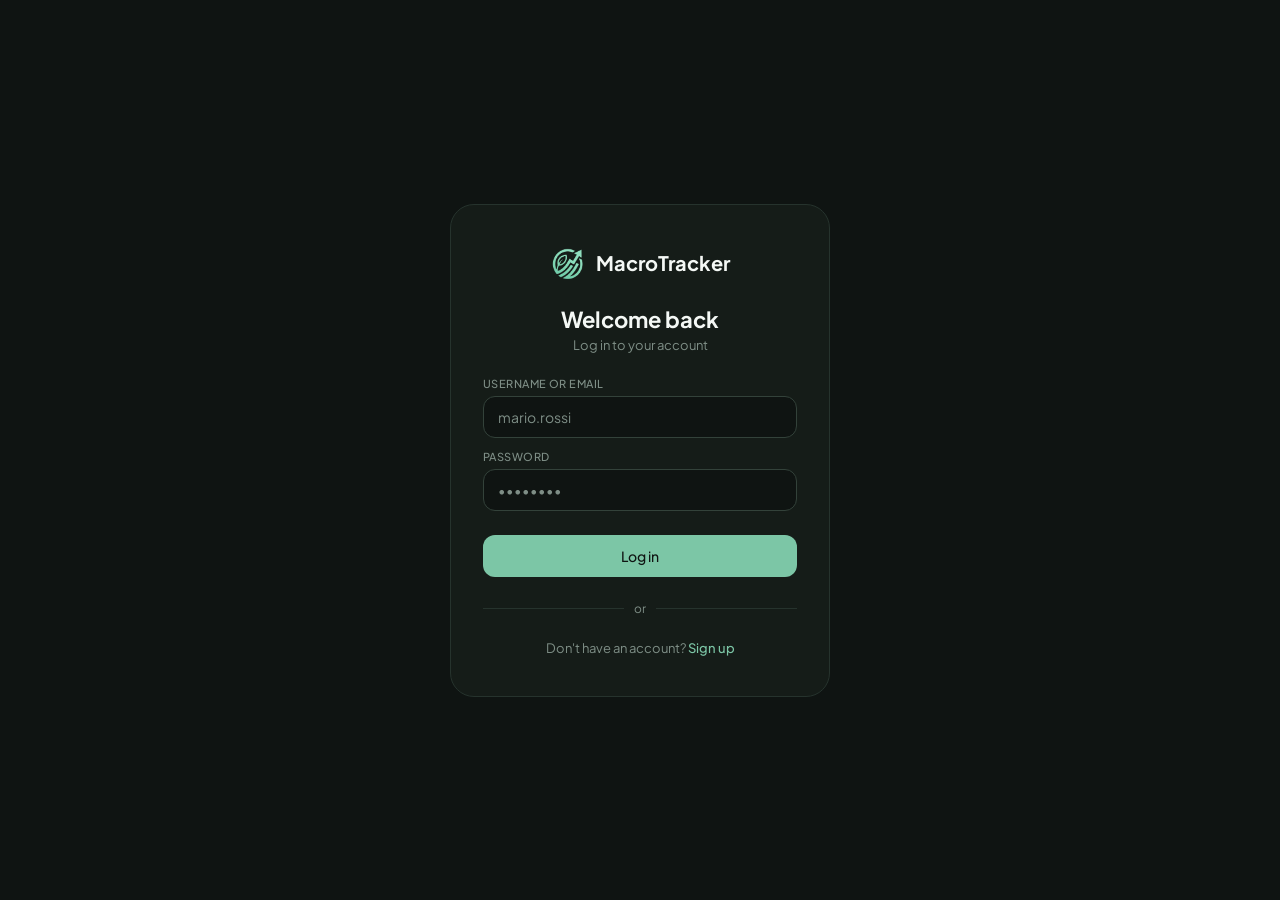
==== commit 2adc024c: "responsive" ====
--- a/index.html
+++ b/index.html
@@ -11,6 +11,13 @@
 </head>
 
 <body>
+    <button class="hamburger" id="hamburger" aria-label="Apri menu">
+        <span></span>
+        <span></span>
+        <span></span>
+    </button>
+
+    <div class="sidebar__overlay" id="sidebar__overlay"></div>
     <aside>
         <div class="sidebar__logo">
             <img src="assets/icon/macro.png" alt="">
@@ -92,7 +99,6 @@
             <div class="modal__overlay"></div>
 
             <div class="modal__box">
-
                 <div class="modal__header">
                     <h2 class="modal__title">Add to the diary</h2>
                     <button class="modal__close" id="btn-chiudi-modal" aria-label="Chiudi modal">
@@ -150,7 +156,6 @@
                             <button type="button" class="pasto-btn" data-pasto="Dinner">Dinner</button>
                             <button type="button" class="pasto-btn" data-pasto="Snack">Snack</button>
                         </div>
-                        <!-- campo nascosto che viene passato al form -->
                         <input type="hidden" id="campo-pasto" name="Pasto" value="Colazione" />
                     </div>
 
@@ -182,7 +187,7 @@
         </div>
         <div class="dashboard">
             <div class="dashboard__cake">
-                <!-- <img src="cake.png" alt="" style="height: 400px;"> -->
+                <canvas id="gauge" width="300" height="300" style="display: block;"></canvas>
             </div>
             <div class="dashboard__macros">
                 <div class="dashboard__macro" id="dashboard__macro-Cal"></div>
@@ -244,6 +249,38 @@
         </div>
     </main>
 
+    <script>
+        const hamburger = document.getElementById('hamburger');
+        const overlay = document.getElementById('sidebar__overlay');
+        const aside = document.querySelector('aside');
+
+        function openSidebar() {
+            aside.classList.add('sidebar--open');
+            overlay.classList.add('sidebar__overlay--visible');
+            hamburger.classList.add('hamburger--open');
+        }
+
+        function closeSidebar() {
+            aside.classList.remove('sidebar--open');
+            overlay.classList.remove('sidebar__overlay--visible');
+            hamburger.classList.remove('hamburger--open');
+        }
+
+        hamburger.addEventListener('click', (e) => {
+            e.stopPropagation();
+            aside.classList.contains('sidebar--open') ? closeSidebar() : openSidebar();
+        });
+
+        overlay.addEventListener('click', closeSidebar);
+
+        document.querySelectorAll('.sidebar__option').forEach(opt => {
+            opt.addEventListener('click', () => {
+                if (window.innerWidth <= 768 && aside.classList.contains('sidebar--open')) {
+                    closeSidebar();
+                }
+            });
+        });
+    </script>
     <script src="js/main.js" type="module"></script>
 </body>
 
--- a/css/style.css
+++ b/css/style.css
@@ -47,7 +47,7 @@
     display: flex;
     flex-direction: row;
     height: 100vh;
-    overflow: hidden;
+    overflow: hidden;        
     background-color: var(--bg-main);
 }
 
@@ -94,7 +94,7 @@
     justify-content: left;
     gap: 20px;
     text-decoration: none;
-    transition: background-color .3s ease;
+    transition: all .3s ease;
 }
 
 .sidebar__option:hover {
@@ -118,7 +118,6 @@
     height: 20px;
 }
 
-/* === STROKE (dashboard, accedi, settings) === */
 .sidebar__icon--stroke path,
 .sidebar__icon--stroke circle {
     stroke: #ffffff;
@@ -131,7 +130,6 @@
     stroke: #9FE0C2;
 }
 
-/* === FILL path (food) === */
 .sidebar__icon--fill path {
     fill: #ffffff;
     transition: fill 0.3s ease;
@@ -141,7 +139,6 @@
     fill: #9FE0C2;
 }
 
-/* === FILL g (progress, recipes) === */
 .sidebar__icon--fill-g g {
     fill: #ffffff;
     transition: fill 0.3s ease;
@@ -172,7 +169,9 @@
     display: flex;
     flex-direction: column;
     overflow-y: auto;
+    overflow-x: hidden;
     padding: 20px;
+    height: 100vh;           
 }
 
 .calendar {
@@ -265,9 +264,6 @@
 #dashboard__macro-Pro:hover { background-color: rgba(124, 198, 166, 0.34); }
 #dashboard__macro-Fat:hover { background-color: #e89b8c56; }
 
-/* =================
-   Diario
-================= */
 
 .diary {
     padding: 20px 0px;
@@ -362,4 +358,170 @@
 .diary__section_element_options img {
     height: 25px;
     cursor: pointer;
+}
+
+.hamburger {
+    display: none;
+    flex-direction: column;
+    justify-content: center;
+    align-items: center;
+    gap: 5px;
+    width: 42px;
+    height: 42px;
+    background: var(--bg-card);
+    border: 1px solid var(--border-medium);
+    border-radius: 10px;
+    cursor: pointer;
+    position: fixed;
+    top: 16px;
+    left: 16px;
+    z-index: 200;
+    transition: background 0.2s ease;
+}
+
+.hamburger span {
+    display: block;
+    width: 20px;
+    height: 2px;
+    background-color: var(--text-primary);
+    border-radius: 2px;
+    transition: all 0.3s ease;
+    transform-origin: center;
+}
+
+.hamburger--open span:nth-child(1) {
+    transform: translateY(7px) rotate(45deg);
+}
+.hamburger--open span:nth-child(2) {
+    opacity: 0;
+    transform: scaleX(0);
+}
+.hamburger--open span:nth-child(3) {
+    transform: translateY(-7px) rotate(-45deg);
+}
+
+.sidebar__overlay {
+    display: none;
+    position: fixed;
+    inset: 0;
+    background: rgba(0, 0, 0, 0.55);
+    z-index: 149;
+    opacity: 0;
+    transition: opacity 0.3s ease;
+    pointer-events: none; 
+}
+
+.sidebar__overlay--visible {
+    opacity: 1;
+    pointer-events: all; 
+}
+
+@media (max-width: 768px) {
+
+    body {
+        overflow: visible;   
+        height: auto;
+        min-height: 100vh;
+        position: relative;
+    }
+
+    .hamburger {
+        display: flex;
+    }
+
+    .sidebar__overlay {
+        display: block;
+    }
+
+    aside {
+        position: fixed;
+        top: 0;
+        left: 0;
+        height: 100vh;
+        width: 75vw;
+        max-width: 300px;
+        z-index: 150;
+        transform: translateX(-100%);
+        transition: transform 0.35s cubic-bezier(0.4, 0, 0.2, 1);
+        box-shadow: none;
+        overflow-y: auto;
+    }
+
+    aside.sidebar--open {
+        transform: translateX(0);
+        box-shadow: 4px 0 30px rgba(0, 0, 0, 0.5);
+    }
+
+    main {
+        width: 100%;
+        height: auto;       
+        overflow-y: visible;
+        padding: 70px 12px 20px;
+    }
+
+    .dashboard {
+        grid-template-columns: 1fr;
+        min-height: auto;
+    }
+
+    .dashboard__cake {
+        padding: 20px 0 0;
+    }
+
+    .dashboard__macros {
+        grid-template-columns: 1fr 1fr;
+        gap: 12px;
+        padding: 16px;
+    }
+
+    .dashboard__macro div p {
+        font-size: 7vw;
+    }
+
+    .calendar {
+        padding: 0 10px;
+        height: auto;
+        margin-bottom: 14px;
+    }
+
+    .calendar span {
+        font-size: 18px;
+    }
+
+    .diary__section_element {
+        grid-template-columns: 1fr 1fr;
+        gap: 8px;
+    }
+
+    .modal__box {
+        max-width: 95vw;
+        margin: 0 10px;
+    }
+
+    .field-row {
+        grid-template-columns: 1fr;
+    }
+
+    .macro-preview {
+        grid-template-columns: repeat(2, 1fr);
+    }
+
+    .pasto-grid {
+        grid-template-columns: repeat(2, 1fr);
+    }
+
+    .sidebar__logo {
+        font-size: 1.4rem;
+        margin-bottom: 4vh;
+    }
+}
+
+@media (max-width: 400px) {
+    .dashboard__macros {
+        grid-template-columns: 1fr;
+    }
+
+    .diary__meal_header h3 {
+        font-size: 22px;
+    }
 }
